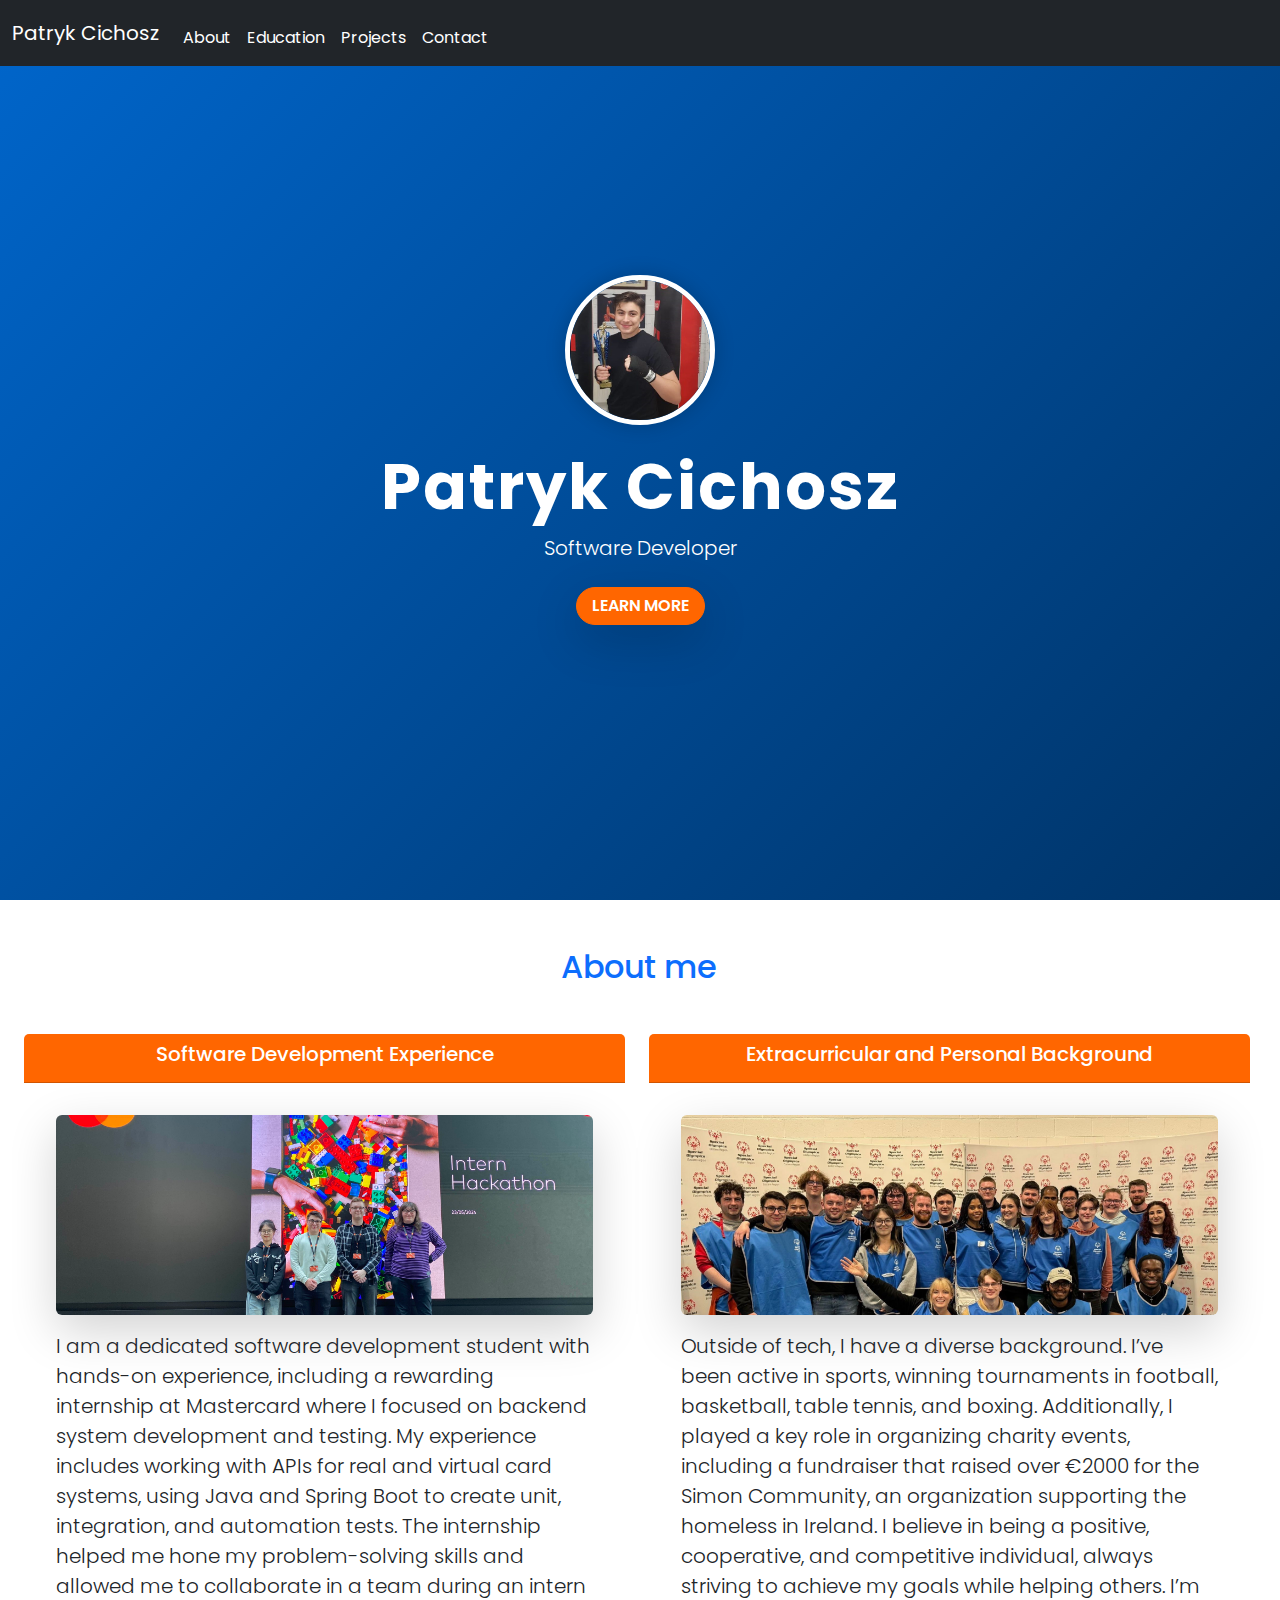
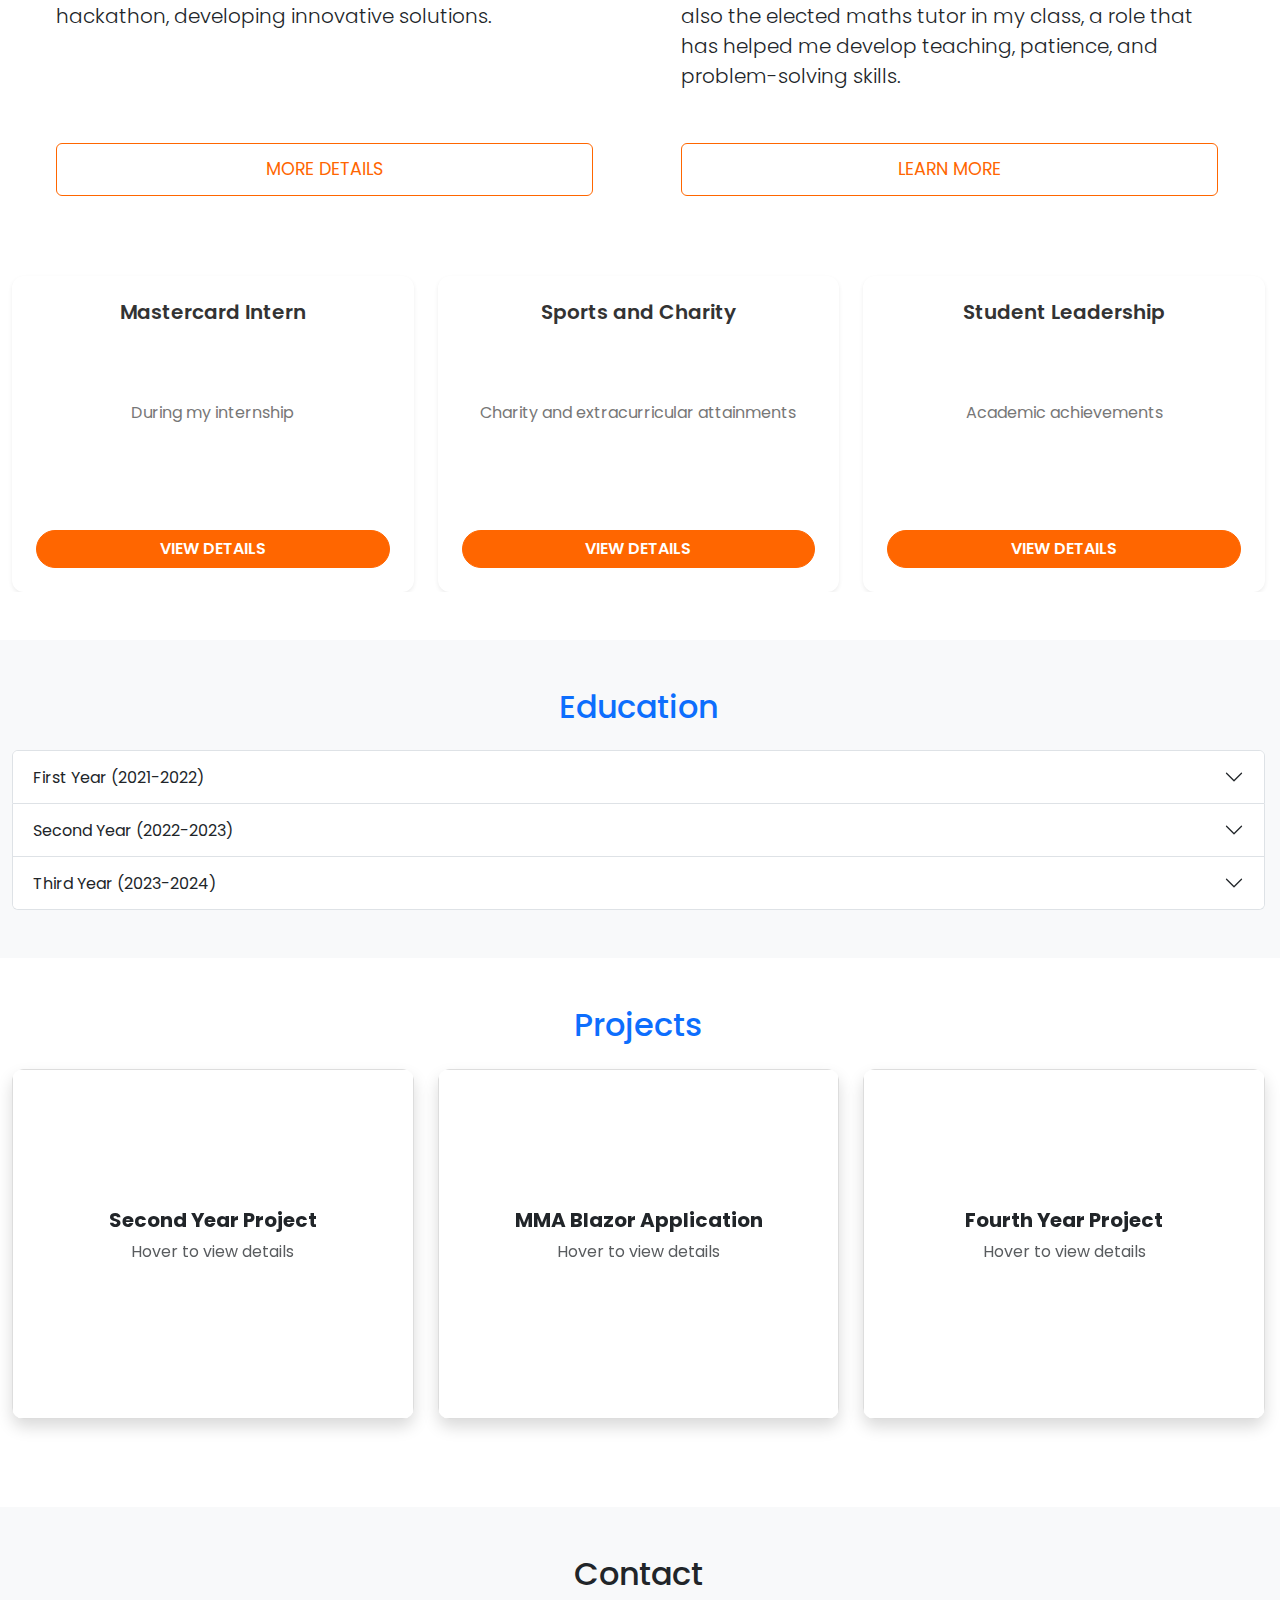
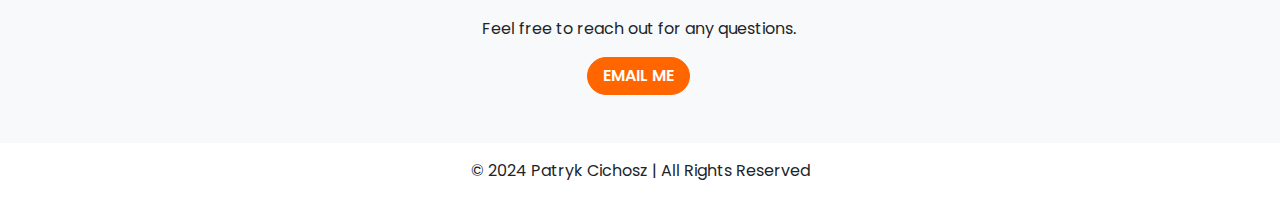
==== index.html @ 6e7a9833 "Full code commit new repo" ====
<!DOCTYPE html>
<html lang="en">
<head>
    <meta charset="UTF-8">
    <meta name="viewport" content="width=device-width, initial-scale=1.0">
    <title>Patryk Cichosz | Portfolio</title>
    <link href="https://cdn.jsdelivr.net/npm/bootstrap@5.3.2/dist/css/bootstrap.min.css" rel="stylesheet">
    <link href="https://fonts.googleapis.com/css2?family=Poppins:wght@400;600&display=swap" rel="stylesheet">
    <script src="https://cdn.jsdelivr.net/npm/@popperjs/core@2.11.6/dist/umd/popper.min.js"></script>
    <script src="https://cdn.jsdelivr.net/npm/bootstrap@5.3.2/dist/js/bootstrap.min.js"></script>
    <link rel="stylesheet" href="styles.css">
</head>
<body>
    <nav class="navbar navbar-expand-lg navbar-dark bg-dark fixed-top">
        <div class="container">
            <a class="navbar-brand" href="#">Patryk Cichosz</a>
            <button class="navbar-toggler" type="button" data-bs-toggle="collapse" data-bs-target="#navbarNav">
                <span class="navbar-toggler-icon"></span>
            </button>
            <div class="collapse navbar-collapse" id="navbarNav">
                <ul class="navbar-nav ms-auto">
                    <li class="nav-item"><a class="nav-link" href="#about">About</a></li>
                    <li class="nav-item"><a class="nav-link" href="#education">Education</a></li>
                    <li class="nav-item"><a class="nav-link" href="#projects">Projects</a></li>
                    <li class="nav-item"><a class="nav-link" href="#contact">Contact</a></li>
                </ul>
            </div>
        </div>
    </nav>

    <header id="hero" class="hero text-center d-flex flex-column align-items-center justify-content-center">
        <img src="image.png" alt="Patryk Cichosz" class="hero-image rounded-circle">
        <h1 class="display-3 text-white fw-bold mt-4">Patryk Cichosz</h1>
        <p class="lead text-white mb-4">Software Developer</p>
        <a href="#about" class="btn btn-primary btn-lg shadow-lg">Learn More</a>
    </header>


    <section id="about" class="section py-5">
        <div class="container">
            <h2 class="text-center text-primary mb-4">About me</h2>
            <div class="container my-5">
                <div class="row">

                    <div class="col-12 col-md-6">
                        <div class="card border-light rounded-lg d-flex flex-column">
                            <div class="card-header bg-orange text-white text-center">
                                <h5>Software Development Experience</h5>
                            </div>
                            <div class="card-body d-flex flex-column justify-content-between">
                                <div class="d-flex align-items-center mb-3">
                                    <img src="mastercard1.jpg" alt="Group of people at Mastercard" class="img-fluid w-100 shadow-lg rounded mb-3">
                                    <p class="lead">
                                        I am a dedicated software development student with hands-on experience, including a rewarding internship at Mastercard where I focused on backend system development and testing. My experience includes working with APIs for real and virtual card systems, using Java and Spring Boot to create unit, integration, and automation tests. The internship helped me hone my problem-solving skills and allowed me to collaborate in a team during an intern hackathon, developing innovative solutions.
                                    </p>
                                </div>
                                <button class="btn btn-outline-orange btn-block mt-3" data-bs-toggle="collapse" data-bs-target="#experienceDetails" aria-expanded="false" aria-controls="experienceDetails">More Details</button>
                                <div class="collapse" id="experienceDetails">
                                    <ul class="mt-3">
                                        <li><strong>Skills:</strong> Java, Spring Boot, API Development, Unit Testing, Integration Testing</li>
                                        <li><strong>Tools Used:</strong> Postman, Jenkins, Git</li>
                                        <li><strong>Accomplishment:</strong> Contributed to a real-time payments API</li>
                                    </ul>
                                </div>
                            </div>
                        </div>
                    </div>

                    <div class="col-12 col-md-6">
                        <div class="card border-light rounded-lg d-flex flex-column">
                            <div class="card-header bg-orange text-white text-center">
                                <h5>Extracurricular and Personal Background</h5>
                            </div>
                            <div class="card-body d-flex flex-column justify-content-between">
                                <div class="d-flex align-items-center mb-3">
                                    <img src="mastercard3.jpg" alt="Group of people at Mastercard" class="img-fluid w-100 shadow-lg rounded mb-3">
                                    <p class="lead">
                                        Outside of tech, I have a diverse background. I’ve been active in sports, winning tournaments in football, basketball, table tennis, and boxing. Additionally, I played a key role in organizing charity events, including a fundraiser that raised over €2000 for the Simon Community, an organization supporting the homeless in Ireland. I believe in being a positive, cooperative, and competitive individual, always striving to achieve my goals while helping others. I’m also the elected maths tutor in my class, a role that has helped me develop teaching, patience, and problem-solving skills.
                                    </p>
                                </div>
                                <button class="btn btn-outline-orange btn-block mt-3" data-bs-toggle="collapse" data-bs-target="#extracurricularDetails" aria-expanded="false" aria-controls="extracurricularDetails">Learn More</button>
                                <div class="collapse" id="extracurricularDetails">
                                    <ul class="mt-3">
                                        <li><strong>Sports:</strong> Football, Basketball, Table Tennis, Boxing</li>
                                        <li><strong>Charity Work:</strong> Raised over €2000 for Simon Community</li>
                                        <li><strong>Role:</strong> Elected Maths Tutor in Class</li>
                                    </ul>
                                </div>
                            </div>
                        </div>
                    </div>
                </div>
            </div>

            <button id="scrollToTopBtn" class="btn btn-warning position-fixed bottom-0 end-0 mb-3 me-3" style="display: none;">
                <i class="bi bi-arrow-up-circle"></i>
            </button>

            <div class="row mt-4">
                <div class="col-12 col-md-4">
                    <div class="card text-center shadow-sm project-card">
                        <div class="card-body">
                            <h5 class="card-title">Mastercard Intern</h5>
                            <p class="card-text">During my internship</p>
                            <button class="btn btn-gradient btn-lg" data-bs-toggle="collapse" data-bs-target="#internDetails">View Details</button>
                            <div id="internDetails" class="collapse">
                                <ul class="list-unstyled mt-2 mb-0">
                                    <li>Developed APIs for Mastercard's real and virtual card systems.</li>
                                    <li>Created unit, integration, and automation tests using Java and Spring Boot.</li>
                                    <li>Collaborated on innovative solutions during an intern hackathon.</li>
                                </ul>
                            </div>
                        </div>
                    </div>
                </div>

                <div class="col-12 col-md-4">
                    <div class="card text-center shadow-sm project-card">
                        <div class="card-body">
                            <h5 class="card-title">Sports and Charity</h5>
                            <p class="card-text">
                                Charity and extracurricular
                                attainments

                            </p>
                            <button class="btn btn-gradient btn-lg" data-bs-toggle="collapse" data-bs-target="#sportsCharityDetails">View Details</button>
                            <div id="sportsCharityDetails" class="collapse">
                                <ul class="list-unstyled mt-2 mb-0">
                                    <li>Won multiple sports tournaments (football, basketball, boxing).</li>
                                    <li>Led charity events that raised over €2000 for the Simon Community.</li>
                                    <li>Involved in organizing and encouraging participation in charity events.</li>
                                </ul>
                            </div>
                        </div>
                    </div>
                </div>

                <div class="col-12 col-md-4">
                    <div class="card text-center shadow-sm project-card">
                        <div class="card-body">
                            <h5 class="card-title">Student Leadership</h5>
                            <p class="card-text">Academic achievements</p>
                            <button class="btn btn-gradient btn-lg" data-bs-toggle="collapse" data-bs-target="#leadershipDetails">View Details</button>
                            <div id="leadershipDetails" class="collapse">
                                <ul class="list-unstyled mt-2 mb-0">
                                    <li>Former Senior Boxer of the Year at Moyle Park College.</li>
                                    <li>Class-elected Maths Tutor, focused on problem-solving and teaching.</li>
                                    <li>Continually learning and improving leadership skills through student initiatives.</li>
                                </ul>
                            </div>
                        </div>
                    </div>
                </div>
            </div>
        </div>
    </section>

    <section id="education" class="py-5 bg-light">
        <div class="container">
            <h2 class="text-center text-primary mb-4">Education</h2>
            <div class="accordion" id="educationAccordion">

                <div class="accordion-item">
                    <h2 class="accordion-header" id="year2021Heading">
                        <button class="accordion-button collapsed" type="button" data-bs-toggle="collapse" data-bs-target="#year2021">
                            First Year (2021-2022)
                        </button>
                    </h2>
                    <div id="year2021" class="accordion-collapse collapse" data-bs-parent="#educationAccordion">
                        <div class="accordion-body">
                            <p><strong>GPA:</strong> 3.81</p>
                            <ul class="list-group list-group-flush">
                                <li class="list-group-item">Software Development 1: 89%</li>
                                <li class="list-group-item">Computer Architecture: 85%</li>
                                <li class="list-group-item">Discrete Mathematics 1: 93.4%</li>
                                <li class="list-group-item">Statistics: 86%</li>
                            </ul>
                        </div>
                    </div>
                </div>

                <div class="accordion-item">
                    <h2 class="accordion-header" id="year2022Heading">
                        <button class="accordion-button collapsed" type="button" data-bs-toggle="collapse" data-bs-target="#year2022">
                            Second Year (2022-2023)
                        </button>
                    </h2>
                    <div id="year2022" class="accordion-collapse collapse" data-bs-parent="#educationAccordion">
                        <div class="accordion-body">
                            <p><strong>GPA:</strong> 3.58</p>
                            <ul class="list-group list-group-flush">
                                <li class="list-group-item">Software Development 3: 84%</li>
                                <li class="list-group-item">Software Quality Assurance Testing: 85%</li>
                                <li class="list-group-item">Discrete Mathematics 2: 95.8%</li>
                                <li class="list-group-item">Management Science: 90%</li>
                            </ul>
                        </div>
                    </div>
                </div>

                <div class="accordion-item">
                    <h2 class="accordion-header" id="year2023Heading">
                        <button class="accordion-button collapsed" type="button" data-bs-toggle="collapse" data-bs-target="#year2023">
                            Third Year (2023-2024)
                        </button>
                    </h2>
                    <div id="year2023" class="accordion-collapse collapse" data-bs-parent="#educationAccordion">
                        <div class="accordion-body">
                            <p><strong>GPA:</strong> 3.00</p>
                            <ul class="list-group list-group-flush">
                                <li class="list-group-item">Operating Systems: 67%</li>
                                <li class="list-group-item">Big Data Technologies: 77%</li>
                                <li class="list-group-item">Data Structures & Algorithms: 69%</li>
                                <li class="list-group-item">Data Analysis: 65%</li>
                            </ul>
                        </div>
                    </div>
                </div>

            </div>
        </div>
    </section>

    <section id="projects" class="section py-5">
        <div class="container">
            <h2 class="text-center text-primary mb-4">Projects</h2>
            <div class="row justify-content-center">
                <div class="col-md-4 mb-4">
                    <div class="project-card shadow">
                        <div class="front p-4 rounded bg-white text-center">
                            <h5 class="fw-bold">Second Year Project</h5>
                            <p class="text-muted">Hover to view details</p>
                        </div>
                        <div class="back p-4 rounded bg-gradient text-light overflow-auto">
                            <h5 class="mb-3">E-commerce Website</h5>
                            <p>Built a platform to buy cars with these features:</p>
                            <ul class="list-unstyled">
                                <li><i class="bi bi-code-slash"></i> Developed in Django</li>
                                <li><i class="bi bi-database"></i> NoSQL Database</li>
                                <li><i class="bi bi-credit-card"></i> Integrated Stripe for Payments</li>
                                <li><i class="bi bi-person"></i> User Accounts</li>
                            </ul>
                        </div>
                    </div>
                </div>
                <div class="col-md-4 mb-4">
                    <div class="project-card shadow">
                        <div class="front p-4 rounded bg-white text-center">
                            <h5 class="fw-bold">MMA Blazor Application</h5>
                            <p class="text-muted">Hover to view details</p>
                        </div>
                        <div class="back p-4 rounded bg-gradient text-light overflow-auto">
                            <h5 class="mb-3">Blazor Driver Website</h5>
                            <p>Created an app to search MMA fighter details and view fight history using Sports-API</p>
                            <a href="https://mmablazorapp-ecetddcpccehcfax.westeurope-01.azurewebsites.net/" target="_blank">Check out the MMA Blazor App</a>
                        </div>
                    </div>
                </div>
                <div class="col-md-4 mb-4">
                    <div class="project-card shadow">
                        <div class="front p-4 rounded bg-white text-center">
                            <h5 class="fw-bold">Fourth Year Project</h5>
                            <p class="text-muted">Hover to view details</p>
                        </div>
                        <div class="back p-4 rounded bg-gradient text-light overflow-auto">
                            <h5 class="mb-3">Location-based Notification Mobile App</h5>
                            <p>I’m working on a mobile app to send notifications based on your location.</p>
                            <p><strong>Use Case:</strong> Get a notification when your bus stop is near.</p>
                            <p>Or receive an alert when it starts raining.</p>
                        </div>
                    </div>
                </div>
            </div>
        </div>
    </section>

    <section id="contact" class="section bg-light py-5">
        <div class="container">
            <h2 class="text-center mb-4">Contact</h2>
            <p class="text-center">Feel free to reach out for any questions.</p>
            <div class="text-center">
                <a href="mailto:patrykcichosz7@egmail.com" class="btn btn-primary">Email Me</a>
            </div>
        </div>
    </section>

    <footer class="footer text-dark text-center py-3">
        <p>&copy; 2024 Patryk Cichosz | All Rights Reserved</p>
    </footer>

    <script src="scripts.js"></script>
</body>
</html>
---- styles.css ----
html {
    scroll-behavior: smooth;
    font-size: 16px;
}

body {
    margin: 0;
    font-family: 'Poppins', sans-serif;
}

.scroll-to-top {
    position: fixed;
    bottom: 20px;
    right: 20px;
    padding: 10px;
    background-color: #ff6600;
    color: white;
    border: none;
    border-radius: 50%;
    cursor: pointer;
    display: none;
    font-size: 20px;
    transition: opacity 0.3s ease;
}

    .scroll-to-top:hover {
        background-color: #e65c00;
    }

#hero {
    position: relative;
    height: 100vh;
    background: linear-gradient(135deg, #0066cc, #003366);
    color: white;
    text-align: center;
    display: flex;
    flex-direction: column;
    justify-content: center;
    align-items: center;
    padding: 0 5%;
    overflow: hidden;
}

.hero-image {
    width: 150px;
    height: 150px;
    object-fit: cover;
    border-radius: 50%;
    border: 5px solid #fff;
    box-shadow: 0 0 20px rgba(0, 0, 0, 0.2);
}

h1 {
    font-size: 3rem;
    letter-spacing: 2px;
}

p.lead {
    font-size: 1.25rem;
    font-weight: 300;
    margin-bottom: 20px;
}

.btn-primary, .btn-gradient {
    background-color: #ff6600;
    border-color: #ff6600;
    text-transform: uppercase;
    padding: 6px 15px;
    font-size: 1rem;
    font-weight: 600;
    border-radius: 25px;
    transition: all 0.3s ease;
    color: white;
}

    .btn-primary:hover, .btn-gradient:hover {
        background-color: #e65c00;
        border-color: #e65c00;
    }

.project-card {
    position: relative;
    perspective: 1200px;
    height: 350px;
    border-radius: 12px;
    overflow: hidden;
    transition: transform 0.3s ease-in-out;
}

    .project-card .front,
    .project-card .back {
        position: absolute;
        top: 0;
        left: 0;
        width: 100%;
        height: 100%;
        display: flex;
        flex-direction: column;
        justify-content: center;
        align-items: center;
        padding: 20px;
        backface-visibility: hidden;
        transition: transform 0.6s ease-in-out;
        box-sizing: border-box;
    }

    .project-card .front {
        background-color: #ffffff;
        border: 1px solid #ddd;
        transform: rotateY(0deg);
    }

    .project-card .back {
        background: linear-gradient(135deg, #007bff, #0056b3);
        color: black;
        transform: rotateY(180deg);
        text-align: center;
        overflow-y: auto;
    }

        .project-card .back ul {
            list-style: none;
            padding: 0;
            margin: 0;
        }

            .project-card .back ul li {
                display: flex;
                align-items: center;
                gap: 8px;
                margin-bottom: 5px;
            }

    .project-card:hover {
        transform: scale(1.05);
    }

        .project-card:hover .front {
            transform: rotateY(-180deg);
        }

        .project-card:hover .back {
            transform: rotateY(0deg);
        }

    .project-card .back a {
        color: orange;
        font-weight: bold;
        text-decoration: none;
    }

        .project-card .back a:hover {
            color: orangered;
        }

.fw-bold {
    font-weight: 600;
}

.text-muted {
    color: #6c757d;
}

.project-card .back h4,
.project-card .back h5,
.project-card .back p,
.project-card .back ul li {
    color: black;
}

.project-card .back h4 {
    font-size: 1.3rem;
    font-weight: 600;
    margin-top: 10px;
}

.shadow {
    box-shadow: 0 4px 10px rgba(0, 0, 0, 0.1);
}

    .shadow:hover {
        box-shadow: 0 8px 20px rgba(0, 0, 0, 0.15);
    }

.project-card.hovered {
    transform: scale(1.05);
    transition: transform 0.3s;
}

.card-body {
    padding-bottom: 2rem;
    position: relative;
    min-height: 200px;
    box-shadow: none;
}

    .card-body ul {
        margin-top: 1rem;
        padding-left: 1.5rem;
    }

        .card-body ul li {
            margin-bottom: 0.5rem;
        }

    .card-body .btn {
        margin-top: 1rem;
    }

.card {
    border: none;
    transition: transform 0.3s ease;
    display: flex;
    flex-direction: column;
    height: 100%;
    box-shadow: none;
}

    .card:hover {
        transform: translateY(-5px);
    }

.card-title {
    font-weight: 600;
    color: #333;
}

.card-text {
    font-size: 1rem;
    color: #777;
}

.collapse ul {
    margin: 0;
    padding: 0;
}

.collapse {
    margin-top: 10px;
    overflow: hidden;
    transition: height 0.3s ease-in-out;
}

    .collapse.show {
        height: auto;
    }

    .collapse ul {
        list-style-type: disc;
        padding-left: 20px;
    }

.project-card {
    min-height: 300px;
}

.container {
    max-width: 100%;
    height: 100%;
    overflow-y: auto;
    padding-right: 15px;
}

    .container::-webkit-scrollbar {
        width: 8px;
    }

    .container::-webkit-scrollbar-thumb {
        background-color: white;
        border-radius: 10px;
    }

        .container::-webkit-scrollbar-thumb:hover {
            background-color: rgba(0, 0, 0, 0.4);
        }

    .container::-webkit-scrollbar-track {
        background: transparent;
    }

.about-container {
    max-width: 100%;
    height: 400px;
    overflow-y: auto;
    padding-right: 15px;
    background-color: white;
}

    .about-container::-webkit-scrollbar {
        width: 8px;
    }

    .about-container::-webkit-scrollbar-thumb {
        background-color: rgba(0, 0, 0, 0.2);
        border-radius: 10px;
    }

        .about-container::-webkit-scrollbar-thumb:hover {
            background-color: rgba(0, 0, 0, 0.4);
        }

    .about-container::-webkit-scrollbar-track {
        background: transparent;
    }

.navbar-nav {
    list-style-type: none !important;
    padding: 0 !important;
    margin: 0 !important;
}

.nav-item {
    margin: 0;
}

.nav-link {
    text-decoration: none;
    color: white;
    transition: color 0.3s ease-in-out;
}

    .nav-link:hover {
        color: #ff6600;
    }

.project-card {
    margin-bottom: 1rem;
}

    .project-card .card-body {
        padding: 1.5rem;
    }

.text-center p {
    padding: 0 15px;
}

@media (max-width: 1200px) {
    #hero {
        padding: 0 10%;
    }

    .hero-image {
        width: 130px;
        height: 130px;
    }

    h1 {
        font-size: 2.5rem;
    }

    .btn-primary, .btn-gradient {
        font-size: 0.9rem;
    }
}

@media (max-width: 992px) {
    #hero {
        padding: 0 10%;
    }

    .hero-image {
        width: 120px;
        height: 120px;
    }

    h1 {
        font-size: 2.2rem;
    }

    p.lead {
        font-size: 1rem;
    }

    .project-card .card-body ul {
        font-size: 0.9rem;
    }

    .container {
        padding-right: 10px;
    }
}

@media (max-width: 768px) {
    #hero {
        padding: 0 5%;
    }

    h1 {
        font-size: 2rem;
    }

    .hero-image {
        width: 100px;
        height: 100px;
    }

    p.lead {
        font-size: 0.9rem;
    }

    .project-card .card-body ul {
        font-size: 0.8rem;
    }

    .container {
        padding-right: 5px;
    }

    .navbar-nav {
        text-align: center;
    }

    .btn {
        width: 100%;
        margin-top: 10px;
    }

    .project-card .card-body {
        padding: 1rem;
    }

    .project-card .front {
        padding: 15px;
    }
}

@media (max-width: 576px) {
    #hero {
        padding: 0 5%;
    }

    h1 {
        font-size: 1.8rem;
    }

    .hero-image {
        width: 90px;
        height: 90px;
    }

    .project-card .card-body ul {
        font-size: 0.8rem;
    }

    .container {
        padding-right: 5px;
    }
}

.card img {
    width: 100%;
    height: 200px;
    object-fit: cover;
    margin-bottom: 15px;
    box-shadow: 0 4px 8px rgba(0, 0, 0, 0.2);
}

.card-body {
    padding: 2rem;
    display: flex;
    flex-direction: column;
    justify-content: space-between;
}

    .card-body .d-flex {
        align-items: center;
        justify-content: center;
        flex-direction: column;
    }

    .card-body .btn {
        margin-top: 20px;
    }

    .card-body .btn-block {
        padding: 12px;
        font-size: 1.1rem;
        text-transform: uppercase;
    }

    .card-body .collapse ul {
        list-style: none;
        padding-left: 20px;
    }

        .card-body .collapse ul li {
            font-size: 1.1rem;
            margin-bottom: 10px;
        }

#scrollToTopBtn {
    position: fixed;
    bottom: 30px;
    right: 30px;
    background-color: #ff6600;
    color: white;
    border-radius: 50%;
    padding: 12px;
    font-size: 24px;
    border: none;
    display: none;
    transition: opacity 0.3s ease;
}

    #scrollToTopBtn:hover {
        background-color: #e65c00;
    }

    #scrollToTopBtn:active {
        transform: scale(0.9);
    }

.bg-orange {
    background-color: #ff6600 !important;
}

.btn-outline-orange {
    border-color: #ff6600 !important;
    color: #ff6600;
}

    .btn-outline-orange:hover {
        background-color: #ff6600;
        color: white;
    }
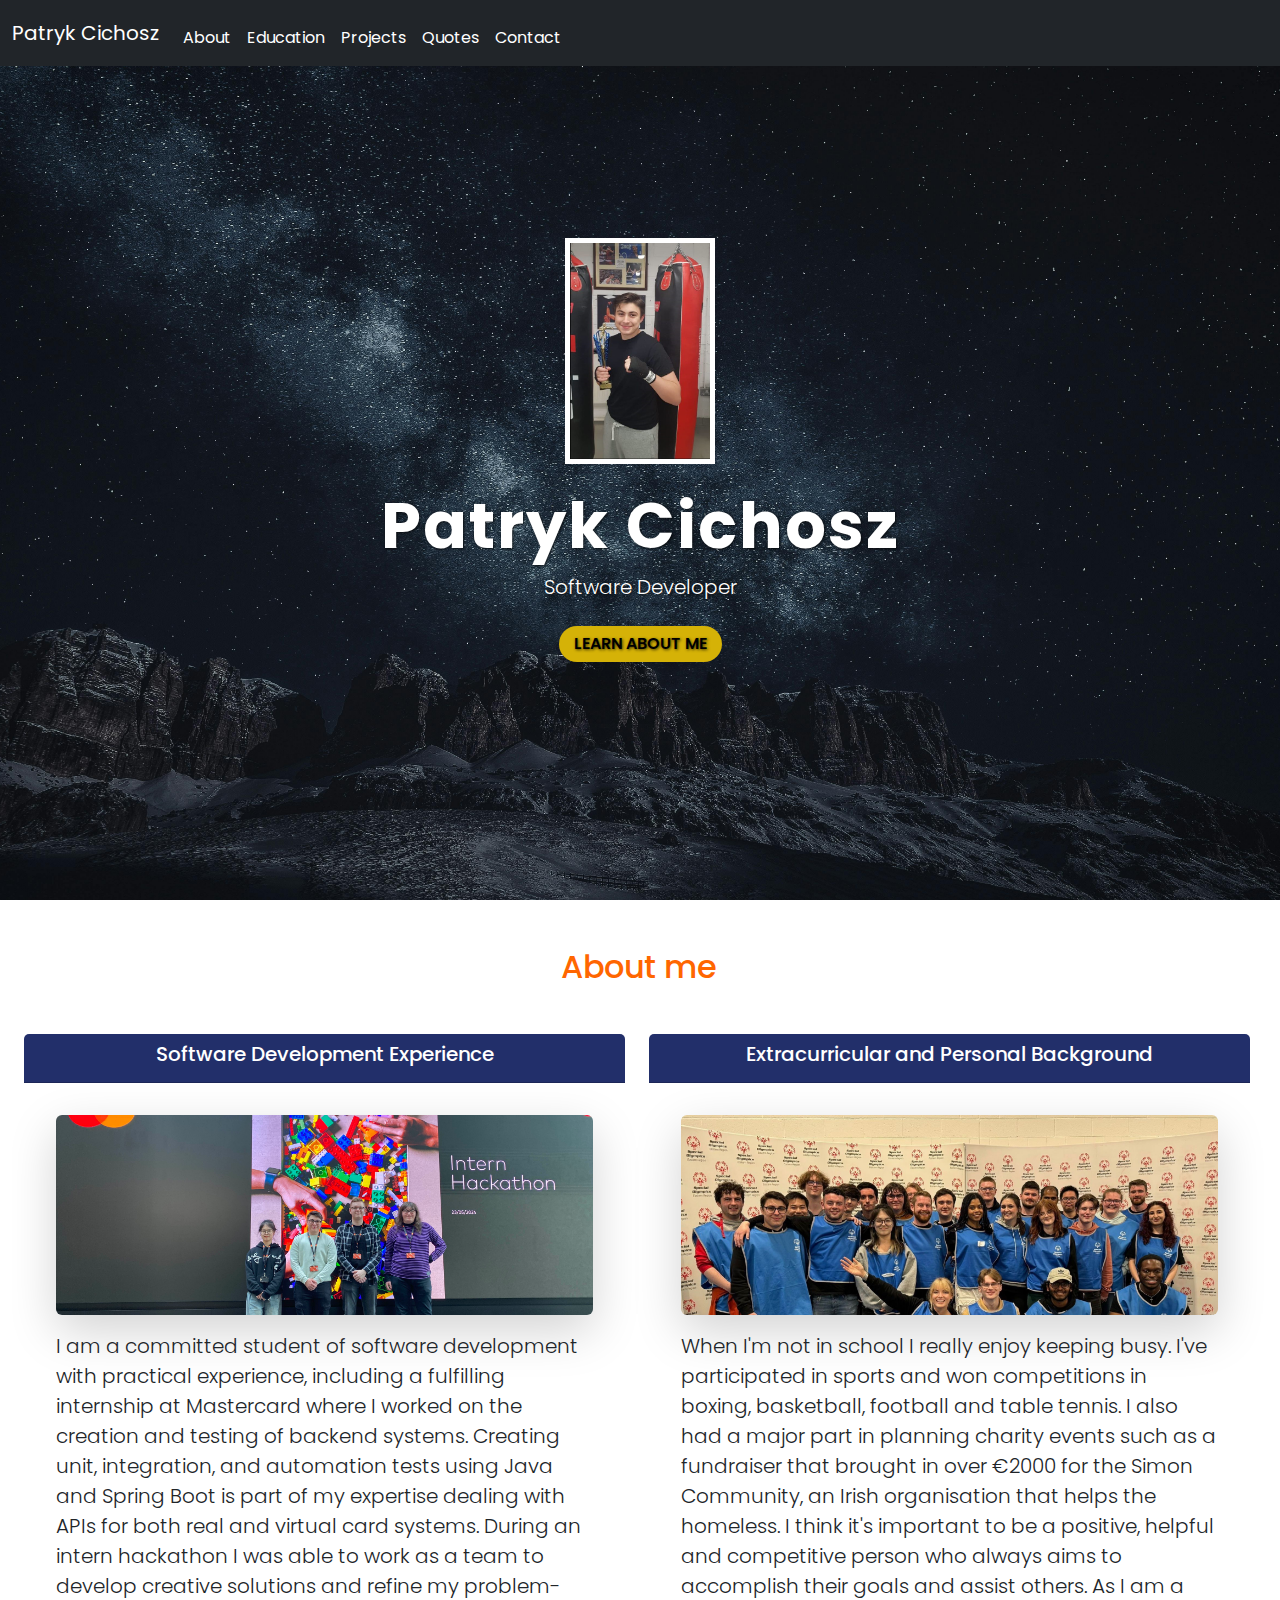
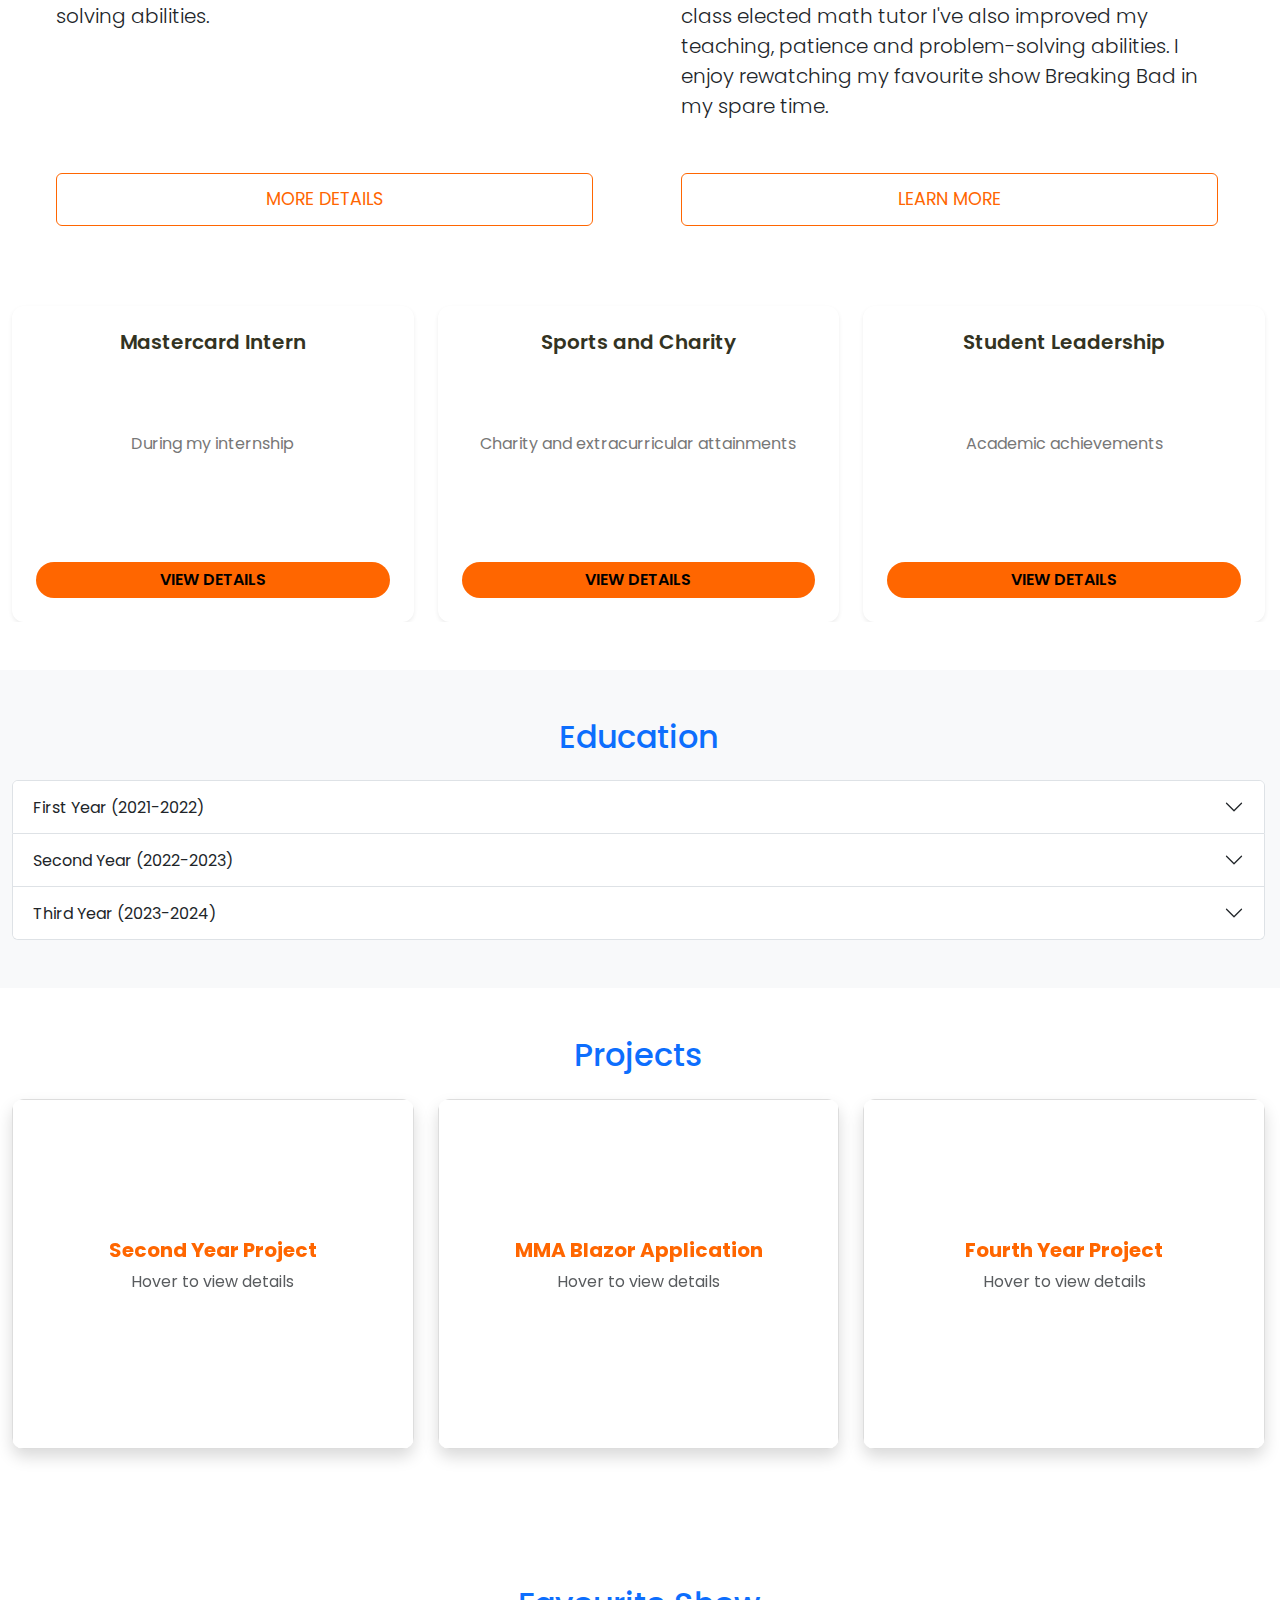
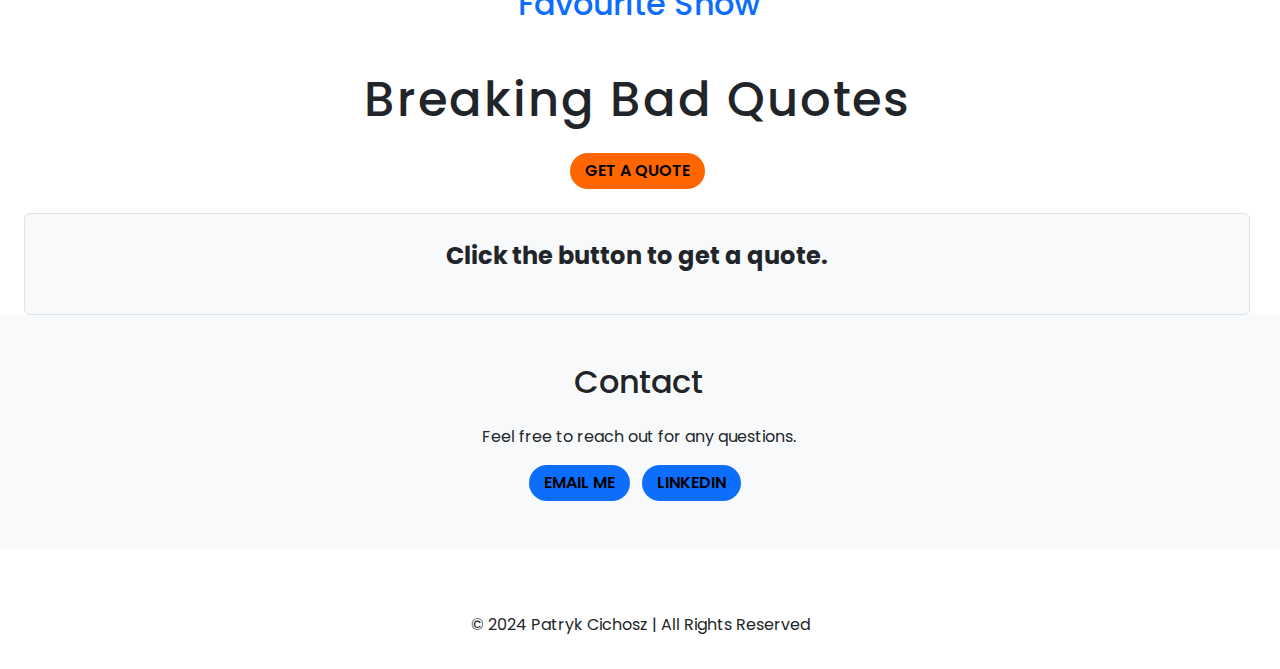
==== commit 1551b53f: "Final commit" ====
--- a/index.html
+++ b/index.html
@@ -2,6 +2,7 @@
 <html lang="en">
 <head>
     <meta charset="UTF-8">
+    
     <meta name="viewport" content="width=device-width, initial-scale=1.0">
     <title>Patryk Cichosz | Portfolio</title>
     <link href="https://cdn.jsdelivr.net/npm/bootstrap@5.3.2/dist/css/bootstrap.min.css" rel="stylesheet">
@@ -22,6 +23,7 @@
                     <li class="nav-item"><a class="nav-link" href="#about">About</a></li>
                     <li class="nav-item"><a class="nav-link" href="#education">Education</a></li>
                     <li class="nav-item"><a class="nav-link" href="#projects">Projects</a></li>
+                    <li class="nav-item"><a class="nav-link" href="#quotes">Quotes</a></li>
                     <li class="nav-item"><a class="nav-link" href="#contact">Contact</a></li>
                 </ul>
             </div>
@@ -29,29 +31,30 @@
     </nav>
 
     <header id="hero" class="hero text-center d-flex flex-column align-items-center justify-content-center">
-        <img src="image.png" alt="Patryk Cichosz" class="hero-image rounded-circle">
+        <div class="hero-background"></div>
+        <img src="image.png" alt="Patryk Cichosz" class="hero-image ">
         <h1 class="display-3 text-white fw-bold mt-4">Patryk Cichosz</h1>
         <p class="lead text-white mb-4">Software Developer</p>
-        <a href="#about" class="btn btn-primary btn-lg shadow-lg">Learn More</a>
+        <a href="#about" class="btn btn-primary btn-lg shadow-lg">Learn About Me</a>
     </header>
 
 
     <section id="about" class="section py-5">
         <div class="container">
-            <h2 class="text-center text-primary mb-4">About me</h2>
+            <h2 class="text-center mb-4">About me</h2>
             <div class="container my-5">
                 <div class="row">
 
                     <div class="col-12 col-md-6">
                         <div class="card border-light rounded-lg d-flex flex-column">
-                            <div class="card-header bg-orange text-white text-center">
+                            <div class="card-header text-white text-center">
                                 <h5>Software Development Experience</h5>
                             </div>
                             <div class="card-body d-flex flex-column justify-content-between">
                                 <div class="d-flex align-items-center mb-3">
                                     <img src="mastercard1.jpg" alt="Group of people at Mastercard" class="img-fluid w-100 shadow-lg rounded mb-3">
                                     <p class="lead">
-                                        I am a dedicated software development student with hands-on experience, including a rewarding internship at Mastercard where I focused on backend system development and testing. My experience includes working with APIs for real and virtual card systems, using Java and Spring Boot to create unit, integration, and automation tests. The internship helped me hone my problem-solving skills and allowed me to collaborate in a team during an intern hackathon, developing innovative solutions.
+                                        I am a committed student of software development with practical experience, including a fulfilling internship at Mastercard where I worked on the creation and testing of backend systems. Creating unit, integration, and automation tests using Java and Spring Boot is part of my expertise dealing with APIs for both real and virtual card systems. During an intern hackathon I was able to work as a team to develop creative solutions and refine my problem-solving abilities.
                                     </p>
                                 </div>
                                 <button class="btn btn-outline-orange btn-block mt-3" data-bs-toggle="collapse" data-bs-target="#experienceDetails" aria-expanded="false" aria-controls="experienceDetails">More Details</button>
@@ -68,14 +71,14 @@
 
                     <div class="col-12 col-md-6">
                         <div class="card border-light rounded-lg d-flex flex-column">
-                            <div class="card-header bg-orange text-white text-center">
+                            <div class="card-header text-white text-center">
                                 <h5>Extracurricular and Personal Background</h5>
                             </div>
                             <div class="card-body d-flex flex-column justify-content-between">
                                 <div class="d-flex align-items-center mb-3">
                                     <img src="mastercard3.jpg" alt="Group of people at Mastercard" class="img-fluid w-100 shadow-lg rounded mb-3">
                                     <p class="lead">
-                                        Outside of tech, I have a diverse background. I’ve been active in sports, winning tournaments in football, basketball, table tennis, and boxing. Additionally, I played a key role in organizing charity events, including a fundraiser that raised over €2000 for the Simon Community, an organization supporting the homeless in Ireland. I believe in being a positive, cooperative, and competitive individual, always striving to achieve my goals while helping others. I’m also the elected maths tutor in my class, a role that has helped me develop teaching, patience, and problem-solving skills.
+                                        When I'm not in school I really enjoy keeping busy. I've participated in sports and won competitions in boxing, basketball, football and table tennis. I also had a major part in planning charity events such as a fundraiser that brought in over €2000 for the Simon Community, an Irish organisation that helps the homeless. I think it's important to be a positive, helpful  and competitive person who always aims to accomplish their goals and assist others. As I am a class elected math tutor I've also improved my teaching, patience and problem-solving abilities. I enjoy rewatching my favourite show Breaking Bad in my spare time.
                                     </p>
                                 </div>
                                 <button class="btn btn-outline-orange btn-block mt-3" data-bs-toggle="collapse" data-bs-target="#extracurricularDetails" aria-expanded="false" aria-controls="extracurricularDetails">Learn More</button>
@@ -83,7 +86,7 @@
                                     <ul class="mt-3">
                                         <li><strong>Sports:</strong> Football, Basketball, Table Tennis, Boxing</li>
                                         <li><strong>Charity Work:</strong> Raised over €2000 for Simon Community</li>
-                                        <li><strong>Role:</strong> Elected Maths Tutor in Class</li>
+                                        <li><strong>Role:</strong> Elected Maths Tutor</li>
                                     </ul>
                                 </div>
                             </div>
@@ -102,7 +105,7 @@
                         <div class="card-body">
                             <h5 class="card-title">Mastercard Intern</h5>
                             <p class="card-text">During my internship</p>
-                            <button class="btn btn-gradient btn-lg" data-bs-toggle="collapse" data-bs-target="#internDetails">View Details</button>
+                            <button class="btn btn-gradient btn-lg bg-orange" data-bs-toggle="collapse" data-bs-target="#internDetails">View Details</button>
                             <div id="internDetails" class="collapse">
                                 <ul class="list-unstyled mt-2 mb-0">
                                     <li>Developed APIs for Mastercard's real and virtual card systems.</li>
@@ -123,7 +126,7 @@
                                 attainments
 
                             </p>
-                            <button class="btn btn-gradient btn-lg" data-bs-toggle="collapse" data-bs-target="#sportsCharityDetails">View Details</button>
+                            <button class="btn btn-gradient btn-lg bg-orange" data-bs-toggle="collapse" data-bs-target="#sportsCharityDetails">View Details</button>
                             <div id="sportsCharityDetails" class="collapse">
                                 <ul class="list-unstyled mt-2 mb-0">
                                     <li>Won multiple sports tournaments (football, basketball, boxing).</li>
@@ -140,7 +143,7 @@
                         <div class="card-body">
                             <h5 class="card-title">Student Leadership</h5>
                             <p class="card-text">Academic achievements</p>
-                            <button class="btn btn-gradient btn-lg" data-bs-toggle="collapse" data-bs-target="#leadershipDetails">View Details</button>
+                            <button class="btn btn-gradient btn-lg bg-orange" data-bs-toggle="collapse" data-bs-target="#leadershipDetails">View Details</button>
                             <div id="leadershipDetails" class="collapse">
                                 <ul class="list-unstyled mt-2 mb-0">
                                     <li>Former Senior Boxer of the Year at Moyle Park College.</li>
@@ -157,7 +160,7 @@
 
     <section id="education" class="py-5 bg-light">
         <div class="container">
-            <h2 class="text-center text-primary mb-4">Education</h2>
+            <h2 class="text-center mb-4 text-primary">Education</h2>
             <div class="accordion" id="educationAccordion">
 
                 <div class="accordion-item">
@@ -274,20 +277,35 @@
         </div>
     </section>
 
-    <section id="contact" class="section bg-light py-5">
-        <div class="container">
-            <h2 class="text-center mb-4">Contact</h2>
-            <p class="text-center">Feel free to reach out for any questions.</p>
-            <div class="text-center">
-                <a href="mailto:patrykcichosz7@egmail.com" class="btn btn-primary">Email Me</a>
-            </div>
-        </div>
-    </section>
-
-    <footer class="footer text-dark text-center py-3">
-        <p>&copy; 2024 Patryk Cichosz | All Rights Reserved</p>
-    </footer>
-
-    <script src="scripts.js"></script>
+    <section id="quotes" class="py-5">
+        <div class="container">
+            <h2 class="text-center text-primary mb-4">Favourite Show</h2>
+            <div class="accordion" id="quotesAccordion">
+                    <div class="container mt-5 text-center">
+                        <h1 class="mb-4">Breaking Bad Quotes</h1>
+                        <button id="getQuote" class="btn btn-secondary mb-4 bg-orange">Get a Quote</button>
+                        <div id="quoteContainer" class="p-4 border rounded bg-light">
+                            <p id="quoteText" class="fs-4 fw-bold">Click the button to get a quote.</p>
+                            <p id="quoteAuthor" class="fs-5 text-secondary"></p>
+                        </div>
+                    </div>
+                </div>
+            </div>
+        <section id="contact" class="section bg-light py-5">
+            <div class="container">
+                <h2 class="text-center mb-4">Contact</h2>
+                <p class="text-center">Feel free to reach out for any questions.</p>
+                <div class="text-center">
+                    <a href="mailto:patrykcichosz7@egmail.com" class="btn btn-primary bg-primary me-2">Email Me</a>
+                    <a href="https://www.linkedin.com/in/patryk-cichosz/" target="_blank" class="btn btn-primary bg-primary me-2">LinkedIn</a>
+                </div>
+            </div>
+        </section>
+</section>
+
+                <footer class="footer text-dark text-center py-3">
+                    <p>&copy; 2024 Patryk Cichosz | All Rights Reserved</p>
+                </footer>
+                <script src="scripts.js"></script>
 </body>
-</html>
+</html>--- a/styles.css
+++ b/styles.css
@@ -24,13 +24,12 @@
 }
 
     .scroll-to-top:hover {
-        background-color: #e65c00;
+        background-color: #e65c01;
     }
 
 #hero {
     position: relative;
     height: 100vh;
-    background: linear-gradient(135deg, #0066cc, #003366);
     color: white;
     text-align: center;
     display: flex;
@@ -39,15 +38,38 @@
     align-items: center;
     padding: 0 5%;
     overflow: hidden;
+    background: url('background.jpg') no-repeat center center;
+    background-size: cover;
+    height: 100vh;
+    color: white;
+    position: relative;
+    text-shadow: 1px 1px 3px rgba(0, 0, 0, 0.7);
 }
 
 .hero-image {
     width: 150px;
-    height: 150px;
-    object-fit: cover;
-    border-radius: 50%;
-    border: 5px solid #fff;
-    box-shadow: 0 0 20px rgba(0, 0, 0, 0.2);
+    border: 5px solid white;
+}
+
+#hero img,
+#hero h1,
+#hero p,
+#hero a {
+    z-index: 2;
+    position: relative;
+}
+
+.hero-background {
+    position: absolute;
+    top: 0;
+    left: 0;
+    width: 100%;
+    height: 100%;
+    background-image: url('background.jpg');
+    background-size: cover;
+    background-position: center;
+    z-index: 1;
+    transform: scale(1.1);
 }
 
 h1 {
@@ -62,20 +84,35 @@
 }
 
 .btn-primary, .btn-gradient {
-    background-color: #ff6600;
-    border-color: #ff6600;
+    background-color: #d5b207;
+    border-color: #d5b208;
+    border: thin;
     text-transform: uppercase;
     padding: 6px 15px;
     font-size: 1rem;
     font-weight: 600;
     border-radius: 25px;
     transition: all 0.3s ease;
-    color: white;
+    color: black;
+}
+
+.btn-secondary, .btn-gradient {
+    text-transform: uppercase;
+    border: thin;
+    padding: 6px 15px;
+    font-size: 1rem;
+    font-weight: 600;
+    border-radius: 25px;
+    transition: all 0.3s ease;
+    color: black;
 }
 
     .btn-primary:hover, .btn-gradient:hover {
-        background-color: #e65c00;
-        border-color: #e65c00;
+        background-color: #d5b207;
+        border-color: #d5b207;
+    }
+
+    .btn-secondary:hover, .btn-gradient:hover {
     }
 
 .project-card {
@@ -111,7 +148,7 @@
     }
 
     .project-card .back {
-        background: linear-gradient(135deg, #007bff, #0056b3);
+        background: linear-gradient(134deg, #006bff, #0066b3);
         color: black;
         transform: rotateY(180deg);
         text-align: center;
@@ -158,7 +195,7 @@
 }
 
 .text-muted {
-    color: #6c757d;
+    color: #6c757e;
 }
 
 .project-card .back h4,
@@ -222,7 +259,7 @@
 
 .card-title {
     font-weight: 600;
-    color: #333;
+    color: #332;
 }
 
 .card-text {
@@ -320,7 +357,7 @@
 }
 
     .nav-link:hover {
-        color: #ff6600;
+        color: #ff6601;
     }
 
 .project-card {
@@ -335,120 +372,128 @@
     padding: 0 15px;
 }
 
-@media (max-width: 1200px) {
-    #hero {
-        padding: 0 10%;
-    }
-
-    .hero-image {
-        width: 130px;
-        height: 130px;
-    }
-
-    h1 {
-        font-size: 2.5rem;
-    }
-
-    .btn-primary, .btn-gradient {
-        font-size: 0.9rem;
-    }
-}
-
-@media (max-width: 992px) {
-    #hero {
-        padding: 0 10%;
-    }
-
-    .hero-image {
-        width: 120px;
-        height: 120px;
-    }
-
-    h1 {
-        font-size: 2.2rem;
-    }
-
-    p.lead {
-        font-size: 1rem;
-    }
-
-    .project-card .card-body ul {
-        font-size: 0.9rem;
-    }
-
-    .container {
-        padding-right: 10px;
-    }
-}
-
-@media (max-width: 768px) {
-    #hero {
-        padding: 0 5%;
-    }
-
-    h1 {
-        font-size: 2rem;
-    }
-
-    .hero-image {
-        width: 100px;
-        height: 100px;
-    }
-
-    p.lead {
-        font-size: 0.9rem;
-    }
-
-    .project-card .card-body ul {
-        font-size: 0.8rem;
-    }
-
-    .container {
-        padding-right: 5px;
-    }
-
-    .navbar-nav {
-        text-align: center;
-    }
-
-    .btn {
-        width: 100%;
-        margin-top: 10px;
-    }
-
-    .project-card .card-body {
-        padding: 1rem;
-    }
-
-    .project-card .front {
-        padding: 15px;
-    }
-}
-
-@media (max-width: 576px) {
-    #hero {
-        padding: 0 5%;
-    }
-
-    h1 {
-        font-size: 1.8rem;
-    }
-
-    .hero-image {
-        width: 90px;
-        height: 90px;
-    }
-
-    .project-card .card-body ul {
-        font-size: 0.8rem;
-    }
-
-    .container {
-        padding-right: 5px;
-    }
-}
-
-.card img {
+.text-center text-primary {
+    padding: 0 15px;
+}
+
+.card-header {
+    background-color: #222f6a;
+}
+
+    @media (max-width: 1201px) {
+        #hero {
+            padding: 0 10%;
+        }
+
+        .hero-image {
+            width: 131px;
+            height: 131px;
+        }
+
+        h1 {
+            font-size: 2.5rem;
+        }
+
+        .btn-primary, .btn-gradient {
+            font-size: 0.9rem;
+        }
+    }
+
+    @media (max-width: 992px) {
+        #hero {
+            padding: 0 10%;
+        }
+
+        .hero-image {
+            width: 120px;
+            height: 120px;
+        }
+
+        h1 {
+            font-size: 2.2rem;
+        }
+
+        p.lead {
+            font-size: 1rem;
+        }
+
+        .project-card .card-body ul {
+            font-size: 0.9rem;
+        }
+
+        .container {
+            padding-right: 10px;
+        }
+    }
+
+    @media (max-width: 768px) {
+        #hero {
+            padding: 0 5%;
+        }
+
+        h1 {
+            font-size: 2rem;
+        }
+
+        .hero-image {
+            width: 100px;
+            height: 100px;
+        }
+
+        p.lead {
+            font-size: 0.9rem;
+        }
+
+        .project-card .card-body ul {
+            font-size: 0.8rem;
+        }
+
+        .container {
+            padding-right: 5px;
+        }
+
+        .navbar-nav {
+            text-align: center;
+        }
+
+        .btn {
+            width: 100%;
+            margin-top: 10px;
+        }
+
+        .project-card .card-body {
+            padding: 1rem;
+        }
+
+        .project-card .front {
+            padding: 15px;
+        }
+    }
+
+    @media (max-width: 576px) {
+        #hero {
+            padding: 0 5%;
+        }
+
+        h1 {
+            font-size: 1.8rem;
+        }
+
+        .hero-image {
+            width: 90px;
+            height: 90px;
+        }
+
+        .project-card .card-body ul {
+            font-size: 0.8rem;
+        }
+
+        .container {
+            padding-right: 5px;
+        }
+    }
+
+    .card img {
     width: 100%;
     height: 200px;
     object-fit: cover;
@@ -492,6 +537,7 @@
 #scrollToTopBtn {
     position: fixed;
     bottom: 30px;
+    opacity:0% ;
     right: 30px;
     background-color: #ff6600;
     color: white;
@@ -516,7 +562,7 @@
 }
 
 .btn-outline-orange {
-    border-color: #ff6600 !important;
+    border-color: #ff6601 !important;
     color: #ff6600;
 }
 
@@ -524,3 +570,11 @@
         background-color: #ff6600;
         color: white;
     }
+
+#about {
+    color: #ff6600;
+}
+
+#projects {
+    color: #ff6600;
+}
